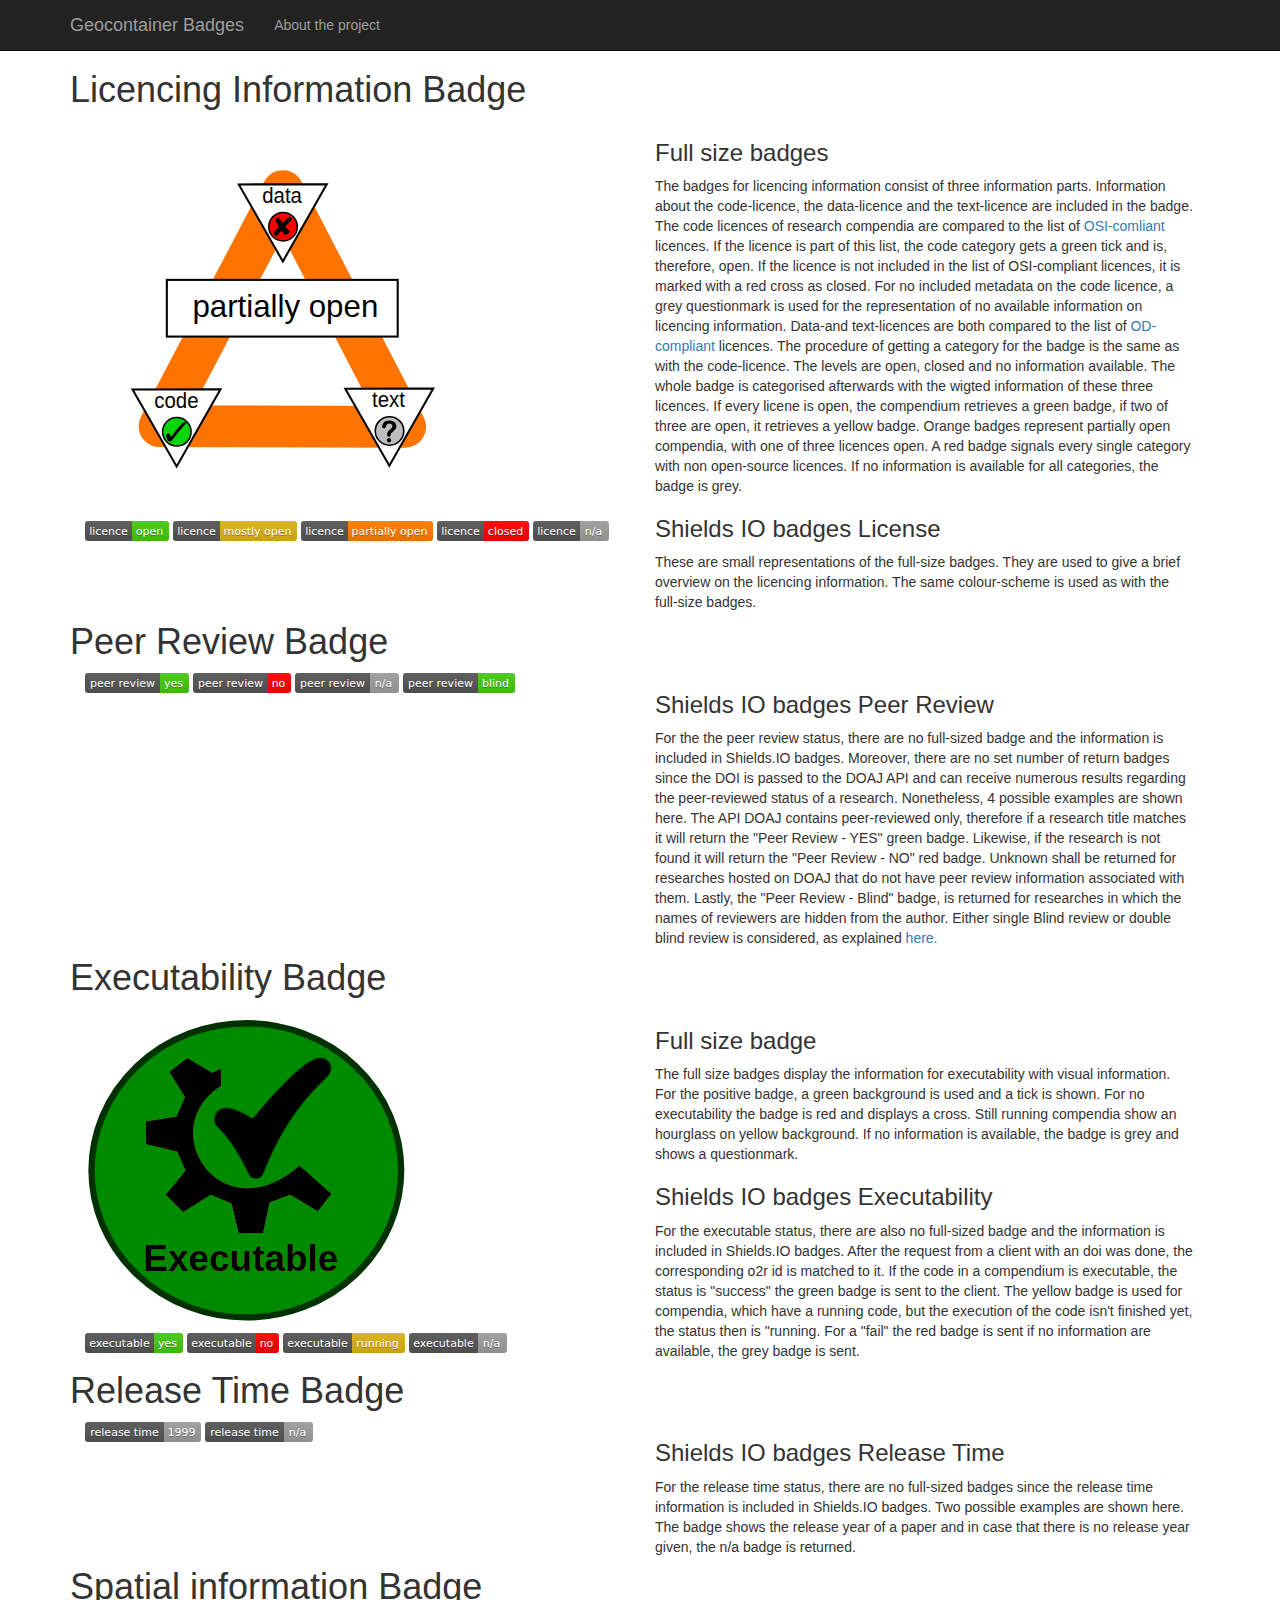
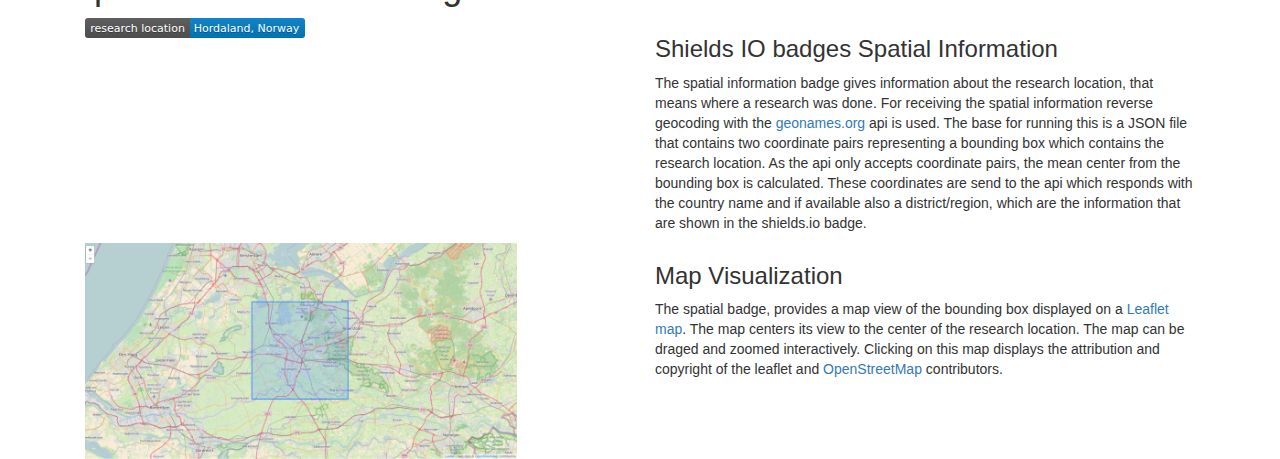
==== o2r Badge Integrator/help/index.html @ a337273f "add files to local help page" ====
<!DOCTYPE html>
<html lang="en">
<head>
    <meta charset="utf-8">
    <meta http-equiv="X-UA-Compatible" content="IE=edge">
    <meta name="viewport" content="width=device-width, initial-scale=1">
    <!-- The above 3 meta tags *must* come first in the head; any other head content must come *after* these tags -->
    <meta name="description" content="">
    <meta name="author" content="">
    <link rel="icon" href="/favicon.ico">

    <title>Geocontainer Badges</title>

    <!-- Bootstrap core CSS -->
    <link href="css/bootstrap.min.css" rel="stylesheet">

    <style>
        body {
            padding-top: 50px;
        }
    </style>
</head>

<body>

<nav class="navbar navbar-inverse navbar-fixed-top">
    <div class="container">
        <div class="navbar-header">
            <button type="button" class="navbar-toggle collapsed" data-toggle="collapse" data-target="#navbar" aria-expanded="false" aria-controls="navbar">
                <span class="sr-only">Toggle navigation</span>
                <span class="icon-bar"></span>
            </button>
            <a class="navbar-brand">Geocontainer Badges</a>
        </div>
        <!-- Collect the nav links, forms, and other content for toggling -->
        <div class="collapse navbar-collapse" id="topbar">
            <ul class="nav navbar-nav">
                <li>
                    <a href="about.html">About the project</a>
                </li>
            </ul>
        </div>

    </div>
</nav>

<div class="container">
    <h1 id="licence">Licencing Information Badge</h1>
    <div class="col-md-6">
        <img src="images/license_noData_code.svg" /></br>
        <img src="images/shields_io/licence_open.svg" />
        <img src="images/shields_io/licence_mostly_open.svg" />
        <img src="images/shields_io/licence_partially_open.svg" />
        <img src="images/shields_io/licence_closed.svg" />
        <img src="images/shields_io/licence_no_Information.svg" />

    </div>
    <div class="col-md-6">
        <h3>Full size badges</h3>
        <p>The badges for licencing information consist of three information parts.
            Information about the code-licence, the data-licence and the text-licence are included in the badge.
            The code licences of research compendia are compared to the list of <a href="http://licenses.opendefinition.org/licenses/groups/osi.json">OSI-comliant</a> licences.
            If the licence is part of this list, the code category gets a green tick and is, therefore, open. If the licence is not included in the
            list of OSI-compliant licences, it is marked with a red cross as closed. For no included metadata on the code licence, a grey questionmark is used
            for the representation of no available information on licencing information.
            Data-and text-licences are both compared to the list of <a href="http://licenses.opendefinition.org/licenses/groups/od.json">OD-compliant</a> licences.
            The procedure of getting a category for the badge is the same as with the code-licence. The levels are open, closed and no information available.
            The whole badge is categorised afterwards with the wigted information of these three licences. If every licene is open, the compendium retrieves a green badge,
            if two of three are open, it retrieves a yellow badge. Orange badges represent partially open compendia, with one of three licences open. A red badge signals
            every single category with non open-source licences. If no information is available for all categories, the badge is grey.
        </p>
        <h3>Shields IO badges License</h3>
        <p>These are small representations of the full-size badges. They are used to give a brief overview on the licencing information.
            The same colour-scheme is used as with the full-size badges.
        </p>
    </div>

    <h1 id="peer review">Peer Review Badge</h1>
    <div class="col-md-6">
        <img src="images/shields_io/Peer review-Yes-brightgreen.svg" />
        <img src="images/shields_io/Peer review-No-red.svg" />
        <img src="images/shields_io/Peer review-Unknown-lightgrey.svg" />
        <img src="images/shields_io/Peer review-Blind-brightgreen.svg" />
    </div>
    <div class="col-md-6">
        <h3>Shields IO badges Peer Review</h3>
        <p>For the the peer review status, there are no full-sized badge and the information is included in Shields.IO badges. Moreover, there are no set number of return badges since the DOI is passed to the DOAJ API and can receive numerous results regarding the peer-reviewed status of a research. Nonetheless, 4 possible examples are shown here. The API DOAJ contains peer-reviewed only, therefore if a research title matches it will return the "Peer Review - YES" green badge. Likewise, if the research is not found it will return the "Peer Review - NO" red badge. Unknown shall be returned for researches hosted on DOAJ that do not have peer review information associated with them. Lastly, the "Peer Review - Blind" badge, is returned for researches in which the names of reviewers are hidden from the author. Either single Blind review or double blind review is considered, as explained <a href="https://www.elsevier.com/reviewers/what-is-peer-review">here.</a>
        </p>
    </div>

    <h1 id="executability">Executability Badge</h1>
    <div class="col-md-6">
        <img src="images/Executable_Green.svg" style="width: 60%"/></br>
        <img src="images/shields_io/executable-yes-brightgreen.svg" />
        <img src="images/shields_io/executable-no.svg" />
        <img src="images/shields_io/executable-running.svg" />
        <img src="images/shields_io/executable-noInfo.svg" />
    </div>
    <div class="col-md-6">
        <h3>Full size badge</h3>
        <p>The full size badges display the information for executability with visual information. For the positive badge, a green background is used
            and a tick is shown. For no executability the badge is red and displays a cross. Still running compendia show an hourglass on yellow background.
            If no information is available, the badge is grey and shows a questionmark.
        </p>
        <h3>Shields IO badges Executability</h3>
        <p>For the executable status, there are also no full-sized badge and the information is included in Shields.IO badges.
            After the request from a client with an doi was done, the corresponding o2r id is matched to it.
            If the code in a compendium is executable, the status is "success" the green badge is sent to the client. The yellow badge
            is used for compendia, which have a running code, but the execution of the code isn't finished yet, the status then is "running.
            For a "fail" the red badge is sent if no information are available, the grey badge is sent.
        </p>
    </div>

    <h1 id="release">Release Time Badge</h1>
    <div class="col-md-6">
        <img src="images/shields_io/release_time-1999-lightgrey.svg" />
        <img src="images/shields_io/release_time-na-lightgrey.svg" />
    </div>
    <div class="col-md-6">
        <h3>Shields IO badges Release Time</h3>
        <p>For the release time status, there are no full-sized badges since the release time information is included in Shields.IO badges.
            Two possible examples are shown here. The badge shows the release year of a paper and in case that there is no
            release year given, the n/a badge is returned.
        </p>
    </div>

    <h1 id="executability">Spatial information Badge</h1>
    <div class="col-md-6">
        <img src="images/shields_io/spatial_information.svg"/>
    </div>
    <div class="col-md-6">
        <h3>Shields IO badges Spatial Information</h3>
        <p> The spatial information badge gives information about the research location, that means where a research was done.
            For receiving the spatial information reverse geocoding with the <a href="http://geonames.org">geonames.org</a> api is used. The base for running this
            is a JSON file that contains two coordinate pairs representing a bounding box which contains the research location. As the api only accepts coordinate
            pairs, the mean center from the bounding box is calculated. These coordinates are send to the api which responds with the country name and if available also
            a district/region, which are the information that are shown in the shields.io badge.
        </p>
    </div>
    <div class="col-md-6">
        <img width="80%" src="images/maps.jpg" />
    </div>
    <div class="col-md-6">
        <h3>Map Visualization</h3>
        <p>The spatial badge, provides a map view of the bounding box displayed on a <a href="http://leafletjs.com/">Leaflet map</a>. The map centers its view to the center of the research location.
            The map can be draged and zoomed interactively. Clicking on this map displays the attribution and copyright of the leaflet and <a href="http://osm.org">OpenStreetMap</a> contributors.
        </p>
    </div>



</div><!-- /.container -->


<!-- Bootstrap core JavaScript
================================================== -->
<!-- Placed at the end of the document so the pages load faster -->
<script src="https://ajax.googleapis.com/ajax/libs/jquery/1.12.4/jquery.min.js"></script>
<script src="js/bootstrap.min.js"></script>
</body>
</html>
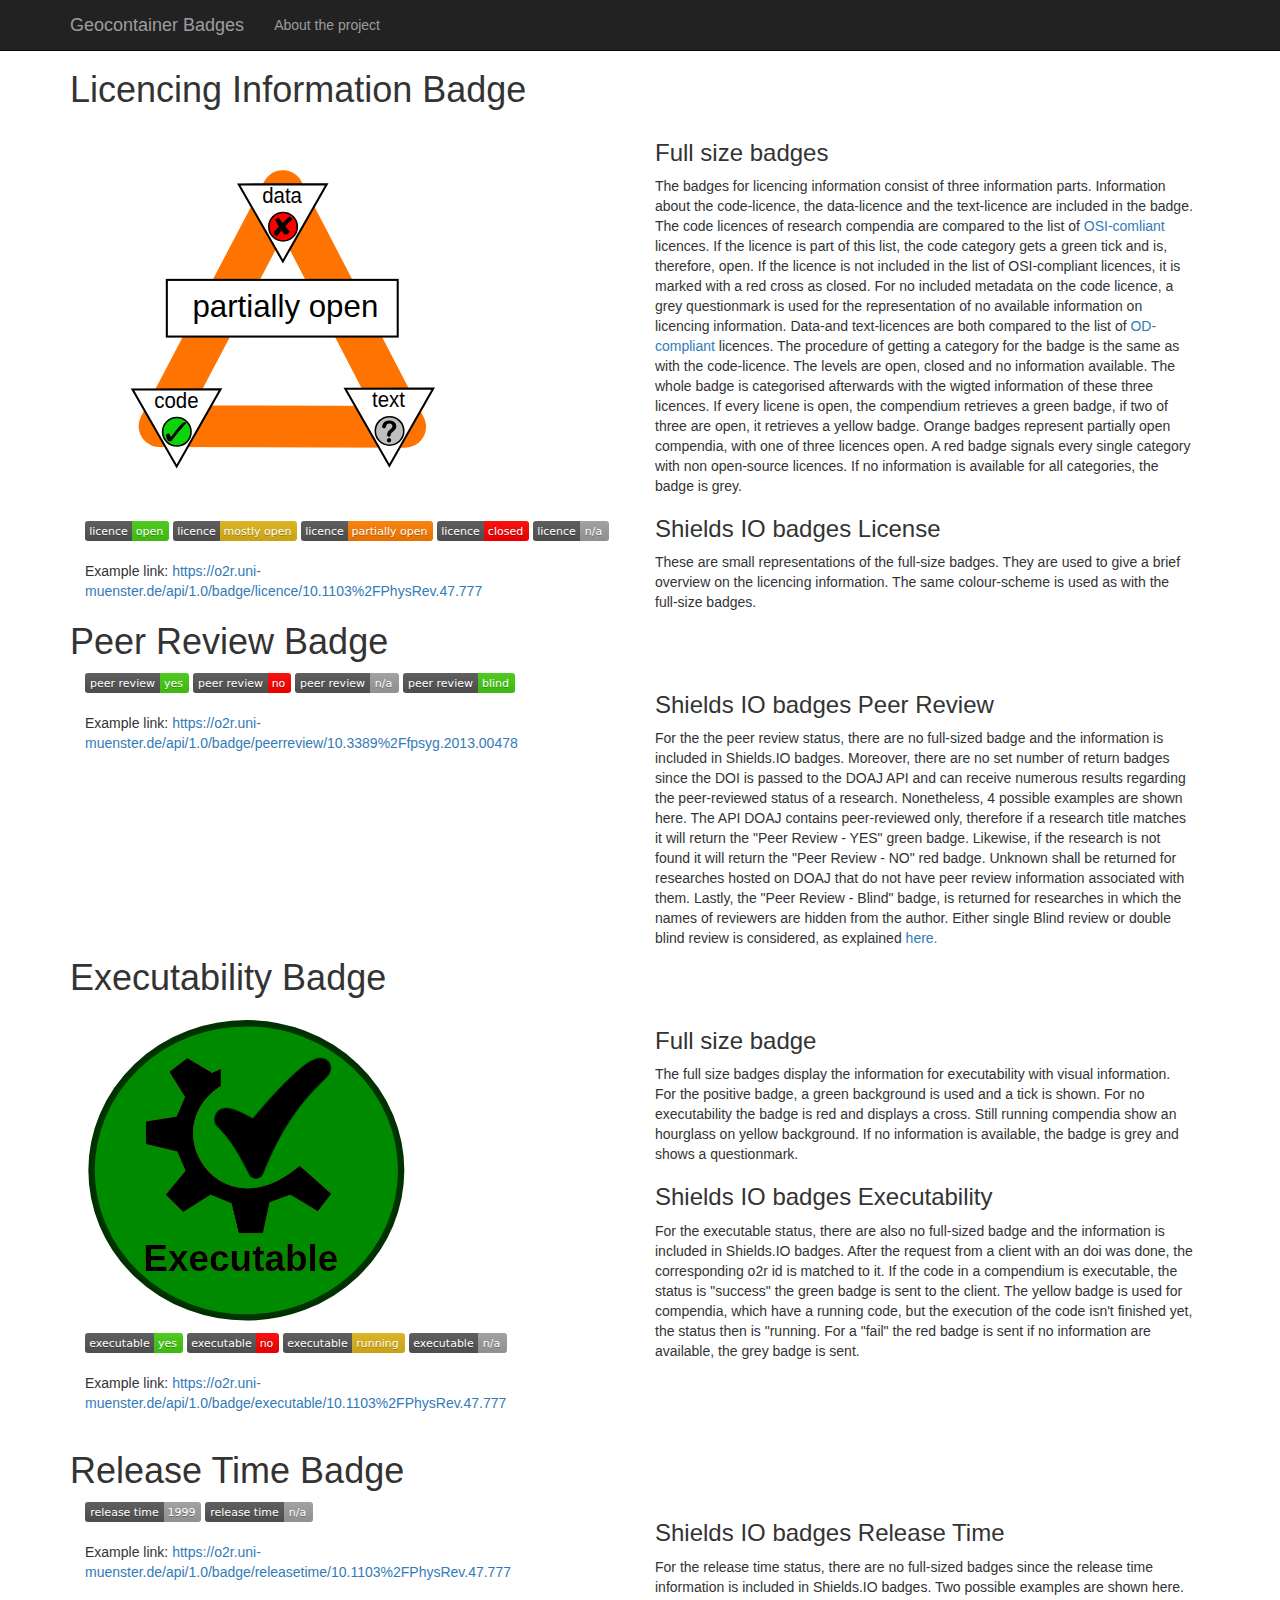
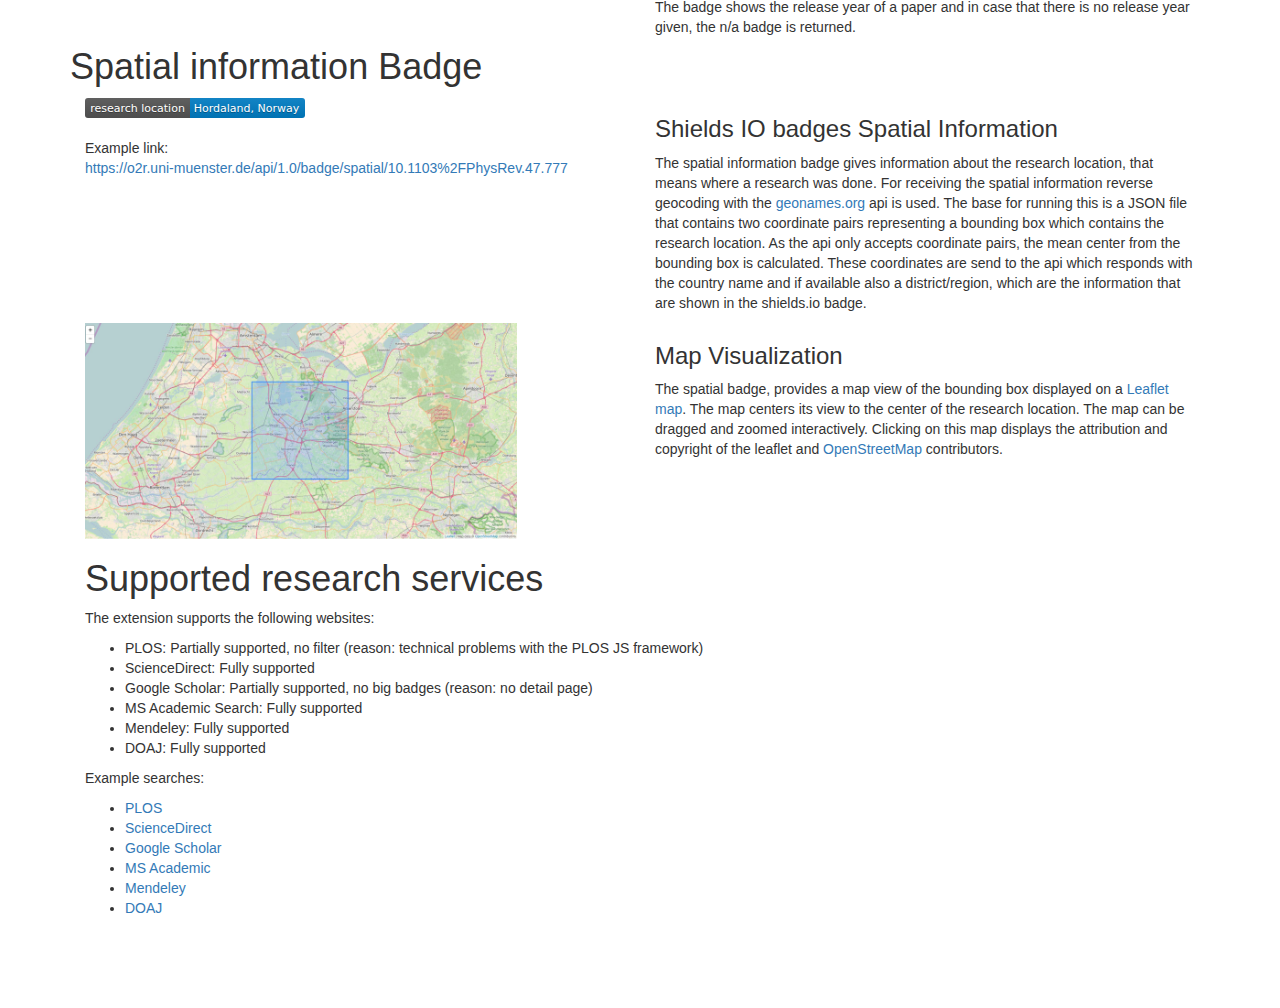
==== commit 00efd3ab: "add examples to about and help page" ====
--- a/o2r Badge Integrator/help/index.html
+++ b/o2r Badge Integrator/help/index.html
@@ -53,7 +53,8 @@
         <img src="images/shields_io/licence_partially_open.svg" />
         <img src="images/shields_io/licence_closed.svg" />
         <img src="images/shields_io/licence_no_Information.svg" />
-
+        </br></br>
+        <p>Example link: <a href="https://o2r.uni-muenster.de/api/1.0/badge/licence/10.1103%2FPhysRev.47.777">https://o2r.uni-muenster.de/api/1.0/badge/licence/10.1103%2FPhysRev.47.777</a> </p>
     </div>
     <div class="col-md-6">
         <h3>Full size badges</h3>
@@ -81,6 +82,8 @@
         <img src="images/shields_io/Peer review-No-red.svg" />
         <img src="images/shields_io/Peer review-Unknown-lightgrey.svg" />
         <img src="images/shields_io/Peer review-Blind-brightgreen.svg" />
+        </br></br>
+        <p>Example link: <a href="https://o2r.uni-muenster.de/api/1.0/badge/peerreview/10.3389%2Ffpsyg.2013.00478">https://o2r.uni-muenster.de/api/1.0/badge/peerreview/10.3389%2Ffpsyg.2013.00478</a> </p>
     </div>
     <div class="col-md-6">
         <h3>Shields IO badges Peer Review</h3>
@@ -95,6 +98,8 @@
         <img src="images/shields_io/executable-no.svg" />
         <img src="images/shields_io/executable-running.svg" />
         <img src="images/shields_io/executable-noInfo.svg" />
+        </br></br>
+        <p>Example link: <a href="https://o2r.uni-muenster.de/api/1.0/badge/executable/10.1103%2FPhysRev.47.777">https://o2r.uni-muenster.de/api/1.0/badge/executable/10.1103%2FPhysRev.47.777</a> </p>
     </div>
     <div class="col-md-6">
         <h3>Full size badge</h3>
@@ -109,12 +114,17 @@
             is used for compendia, which have a running code, but the execution of the code isn't finished yet, the status then is "running.
             For a "fail" the red badge is sent if no information are available, the grey badge is sent.
         </p>
+        </br></br>
+        </br></br>
     </div>
 
     <h1 id="release">Release Time Badge</h1>
     <div class="col-md-6">
         <img src="images/shields_io/release_time-1999-lightgrey.svg" />
         <img src="images/shields_io/release_time-na-lightgrey.svg" />
+        </br></br>
+        <p>Example link: <a href="https://o2r.uni-muenster.de/api/1.0/badge/releasetime/10.1103%2FPhysRev.47.777">https://o2r.uni-muenster.de/api/1.0/badge/releasetime/10.1103%2FPhysRev.47.777</a> </p>
+        </br></br>
     </div>
     <div class="col-md-6">
         <h3>Shields IO badges Release Time</h3>
@@ -122,12 +132,17 @@
             Two possible examples are shown here. The badge shows the release year of a paper and in case that there is no
             release year given, the n/a badge is returned.
         </p>
-    </div>
-
-    <h1 id="executability">Spatial information Badge</h1>
+
+    </div>
+
+    <h1 id="spatial">Spatial information Badge</h1>
     <div class="col-md-6">
         <img src="images/shields_io/spatial_information.svg"/>
-    </div>
+        </br></br>
+        <p>Example link: </br> <a href="https://o2r.uni-muenster.de/api/1.0/badge/spatial/10.1103%2FPhysRev.47.777">https://o2r.uni-muenster.de/api/1.0/badge/spatial/10.1103%2FPhysRev.47.777</a> </p>
+    </div>
+
+
     <div class="col-md-6">
         <h3>Shields IO badges Spatial Information</h3>
         <p> The spatial information badge gives information about the research location, that means where a research was done.
@@ -136,20 +151,55 @@
             pairs, the mean center from the bounding box is calculated. These coordinates are send to the api which responds with the country name and if available also
             a district/region, which are the information that are shown in the shields.io badge.
         </p>
-    </div>
+
+    </div>
+
     <div class="col-md-6">
         <img width="80%" src="images/maps.jpg" />
     </div>
+
     <div class="col-md-6">
         <h3>Map Visualization</h3>
         <p>The spatial badge, provides a map view of the bounding box displayed on a <a href="http://leafletjs.com/">Leaflet map</a>. The map centers its view to the center of the research location.
-            The map can be draged and zoomed interactively. Clicking on this map displays the attribution and copyright of the leaflet and <a href="http://osm.org">OpenStreetMap</a> contributors.
-        </p>
-    </div>
-
-
+            The map can be dragged and zoomed interactively. Clicking on this map displays the attribution and copyright of the leaflet and <a href="http://osm.org">OpenStreetMap</a> contributors.
+        </p>
+    </div>
+
+    </br></br>
+    </br></br>
+
+    <div class="col-md-7">
+        <h1>Supported research services</h1>
+        <p>The extension supports the following websites: </p>
+
+        <ul>
+          <li>PLOS: Partially supported, no filter (reason: technical problems with the PLOS JS framework)</li>
+          <li>ScienceDirect: Fully supported</li>
+          <li>Google Scholar: Partially supported, no big badges (reason: no detail page)</li>
+          <li>MS Academic Search: Fully supported</li>
+          <li>Mendeley: Fully supported</li>
+          <li>DOAJ: Fully supported</li>
+        </ul> 
+
+        <p>Example searches:</p>
+
+        <ul>
+          <li><a href="https://www.plos.org/search?q=reproducibility">PLOS</a></li>
+          <li><a href="http://www.sciencedirect.com/science?_ob=ArticleListURL&_method=list&_ArticleListID=-1218601242&_sort=r&_st=13&view=c&md5=f0e6b576870c6c39c6a4bd39c519204e&searchtype=a">ScienceDirect</a></li>
+          <li><a href="https://scholar.google.de/scholar?hl=en&q=reproducibility&btnG=&as_sdt=1%2C5&as_sdtp=&oq=reproducibility">Google Scholar</a></li>
+          <li><a href="https://academic.microsoft.com/#/search?iq=%2540reproducibility%2540&q=reproducibility&filters=&from=0&sort=0">MS Academic</a></li>
+          <li><a href="https://www.mendeley.com/research-papers/?query=Graphene">Mendeley</a></li>
+          <li><a href="https://doaj.org/search?source=%7B%22query%22%3A%7B%22query_string%22%3A%7B%22query%22%3A%22reproducibility%22%2C%22default_operator%22%3A%22AND%22%7D%7D%2C%22from%22%3A0%2C%22size%22%3A10%7D">DOAJ</a></li>
+        </ul> 
+
+        </br></br>
+        </br></br>
+
+    </div>
 
 </div><!-- /.container -->
+
+
 
 
 <!-- Bootstrap core JavaScript
